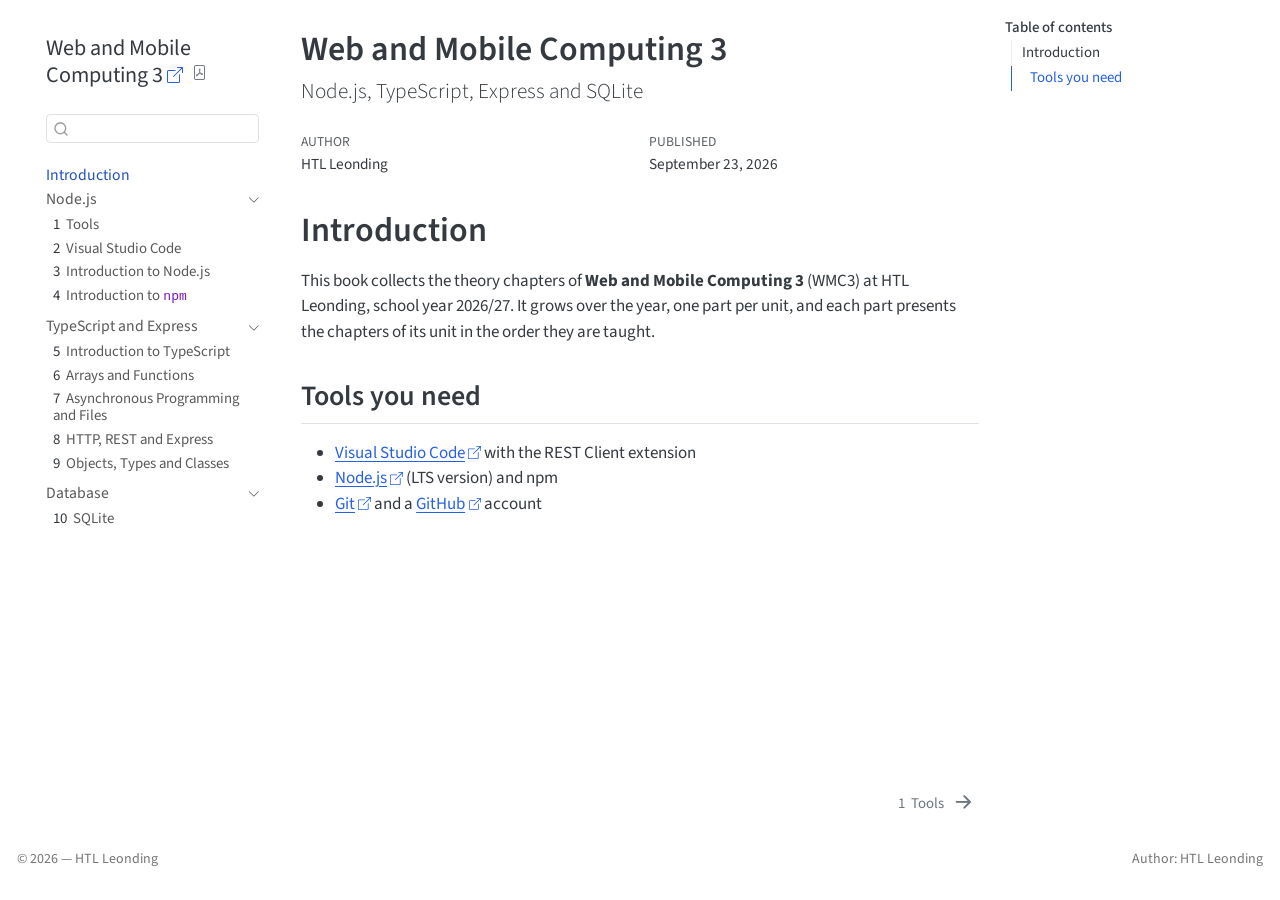
==== index.html @ f89ee006 "Publish book from htl-leo-wmc-3/2627-wmc-3 htl-leo-wmc-3/2627-wmc-3@4d538c2a2b482cef8788f0f3bae012cb" ====
<!DOCTYPE html>
<html xmlns="http://www.w3.org/1999/xhtml" lang="en" xml:lang="en"><head>

<meta charset="utf-8">
<meta name="generator" content="quarto-1.10.18">

<meta name="viewport" content="width=device-width, initial-scale=1.0, user-scalable=yes">

<meta name="author" content="HTL Leonding">
<meta name="dcterms.date" content="2026-09-23">

<title>Web and Mobile Computing 3</title>
<style>
/* Default styles provided by pandoc.
** See https://pandoc.org/MANUAL.html#variables-for-html for config info.
*/
span.smallcaps{font-variant: small-caps;}
div.columns{display: flex; gap: 1.5em;}
div.column{flex: auto;}
@media screen {
div.columns{gap: min(4vw, 1.5em);}
div.column{overflow-x: auto;}
}
div.hanging-indent{margin-left: 1.5em; text-indent: -1.5em;}
ul.task-list{list-style: none;}
ul.task-list li input[type="checkbox"] {
  width: 0.8em;
  margin: 0 0.8em 0.2em -1em; /* quarto-specific, see https://github.com/quarto-dev/quarto-cli/issues/4556 */ 
  vertical-align: middle;
}
</style>


<script src="site_libs/quarto-nav/quarto-nav.js"></script>
<script src="site_libs/quarto-nav/headroom.min.js"></script>
<script src="site_libs/clipboard/clipboard.min.js"></script>
<script src="site_libs/quarto-search/autocomplete.umd.js"></script>
<script src="site_libs/quarto-search/fuse.min.js"></script>
<script src="site_libs/quarto-search/quarto-search.js"></script>
<meta name="quarto:offset" content="./">
<link href="./content/Units/01-Node.js/01_tools/README.html" rel="next">
<script src="site_libs/quarto-html/quarto.js" type="module"></script>
<script src="site_libs/quarto-html/tabsets/tabsets.js" type="module"></script>
<script src="site_libs/quarto-html/popper.min.js"></script>
<script src="site_libs/quarto-html/tippy.umd.min.js"></script>
<script src="site_libs/quarto-html/anchor.min.js"></script>
<link href="site_libs/quarto-html/tippy.css" rel="stylesheet">
<link href="site_libs/quarto-html/quarto-syntax-highlighting-64a204ab8560d761af7679ceaba22944.css" rel="stylesheet" id="quarto-text-highlighting-styles">
<script src="site_libs/bootstrap/bootstrap.min.js"></script>
<link href="site_libs/bootstrap/bootstrap-icons.css" rel="stylesheet">
<link href="site_libs/bootstrap/bootstrap-fa39313ee0ae67082205aa4c05164dde.min.css" rel="stylesheet" append-hash="true" id="quarto-bootstrap" data-mode="light">
<script id="quarto-search-options" type="application/json">{
  "location": "sidebar",
  "copy-button": false,
  "collapse-after": 3,
  "panel-placement": "start",
  "type": "textbox",
  "limit": 50,
  "keyboard-shortcut": [
    "f",
    "/",
    "s"
  ],
  "show-item-context": false,
  "language": {
    "search-no-results-text": "No results",
    "search-matching-documents-text": "matching documents",
    "search-copy-link-title": "Copy link to search",
    "search-hide-matches-text": "Hide additional matches",
    "search-more-match-text": "more match in this document",
    "search-more-matches-text": "more matches in this document",
    "search-clear-button-title": "Clear",
    "search-text-placeholder": "",
    "search-detached-cancel-button-title": "Cancel",
    "search-submit-button-title": "Submit",
    "search-label": "Search"
  }
}</script>
<style>html{ scroll-behavior: smooth; }</style>


<link rel="stylesheet" href="styles.css">
</head>

<body class="nav-sidebar floating quarto-light">

<div id="quarto-search-results"></div>
  <header id="quarto-header" class="headroom fixed-top">
  <nav class="quarto-secondary-nav">
    <div class="container-fluid d-flex">
      <button type="button" class="quarto-btn-toggle btn" data-bs-toggle="collapse" role="button" data-bs-target=".quarto-sidebar-collapse-item" aria-controls="quarto-sidebar" aria-expanded="false" aria-label="Toggle sidebar navigation" onclick="if (window.quartoToggleHeadroom) { window.quartoToggleHeadroom(); }">
        <i class="bi bi-layout-text-sidebar-reverse"></i>
      </button>
        <nav class="quarto-page-breadcrumbs" aria-label="breadcrumb"><ol class="breadcrumb"><li class="breadcrumb-item"><a href="./index.html">Introduction</a></li></ol></nav>
        <a class="flex-grow-1" role="navigation" data-bs-toggle="collapse" data-bs-target=".quarto-sidebar-collapse-item" aria-controls="quarto-sidebar" aria-expanded="false" aria-label="Toggle sidebar navigation" onclick="if (window.quartoToggleHeadroom) { window.quartoToggleHeadroom(); }">      
        </a>
      <button type="button" class="btn quarto-search-button" aria-label="Search" onclick="window.quartoOpenSearch();">
        <i class="bi bi-search"></i>
      </button>
    </div>
  </nav>
</header>
<!-- content -->
<div id="quarto-content" class="quarto-container page-columns page-rows-contents page-layout-article">
<!-- sidebar -->
  <nav id="quarto-sidebar" class="sidebar collapse collapse-horizontal quarto-sidebar-collapse-item sidebar-navigation floating overflow-auto">
    <div class="pt-lg-2 mt-2 text-left sidebar-header">
    <div class="sidebar-title mb-0 py-0">
      <a href="./">Web and Mobile Computing 3</a> 
        <div class="sidebar-tools-main">
    <a href="./WMC3.pdf" title="Download PDF" class="quarto-navigation-tool px-1" aria-label="Download PDF"><i class="bi bi-file-pdf"></i></a>
</div>
    </div>
      </div>
        <div class="mt-2 flex-shrink-0 align-items-center">
        <div class="sidebar-search">
        <div id="quarto-search" class="" title="Search"></div>
        </div>
        </div>
    <div class="sidebar-menu-container"> 
    <ul class="list-unstyled mt-1">
        <li class="sidebar-item">
  <div class="sidebar-item-container"> 
  <a href="./index.html" class="sidebar-item-text sidebar-link active">
 <span class="menu-text">Introduction</span></a>
  </div>
</li>
        <li class="sidebar-item sidebar-item-section">
      <div class="sidebar-item-container"> 
            <a class="sidebar-item-text sidebar-link text-start" data-bs-toggle="collapse" data-bs-target="#quarto-sidebar-section-1" role="navigation" aria-expanded="true">
 <span class="menu-text">Node.js</span></a>
          <a class="sidebar-item-toggle text-start" data-bs-toggle="collapse" data-bs-target="#quarto-sidebar-section-1" role="navigation" aria-expanded="true" aria-label="Toggle section">
            <i class="bi bi-chevron-right ms-2"></i>
          </a> 
      </div>
      <ul id="quarto-sidebar-section-1" class="collapse list-unstyled sidebar-section depth1 show">  
          <li class="sidebar-item">
  <div class="sidebar-item-container"> 
  <a href="./content/Units/01-Node.js/01_tools/README.html" class="sidebar-item-text sidebar-link">
 <span class="menu-text"><span class="chapter-number">1</span>&nbsp; <span class="chapter-title">Tools</span></span></a>
  </div>
</li>
          <li class="sidebar-item">
  <div class="sidebar-item-container"> 
  <a href="./content/Units/01-Node.js/01_tools/VSCode-Extensions.html" class="sidebar-item-text sidebar-link">
 <span class="menu-text"><span class="chapter-number">2</span>&nbsp; <span class="chapter-title">Visual Studio Code</span></span></a>
  </div>
</li>
          <li class="sidebar-item">
  <div class="sidebar-item-container"> 
  <a href="./content/Units/01-Node.js/02_node/README.html" class="sidebar-item-text sidebar-link">
 <span class="menu-text"><span class="chapter-number">3</span>&nbsp; <span class="chapter-title">Introduction to Node.js</span></span></a>
  </div>
</li>
          <li class="sidebar-item">
  <div class="sidebar-item-container"> 
  <a href="./content/Units/01-Node.js/03_npm/README.html" class="sidebar-item-text sidebar-link">
 <span class="menu-text"><span class="chapter-number">4</span>&nbsp; <span class="chapter-title">Introduction to <code>npm</code></span></span></a>
  </div>
</li>
      </ul>
  </li>
        <li class="sidebar-item sidebar-item-section">
      <div class="sidebar-item-container"> 
            <a class="sidebar-item-text sidebar-link text-start" data-bs-toggle="collapse" data-bs-target="#quarto-sidebar-section-2" role="navigation" aria-expanded="true">
 <span class="menu-text">TypeScript and Express</span></a>
          <a class="sidebar-item-toggle text-start" data-bs-toggle="collapse" data-bs-target="#quarto-sidebar-section-2" role="navigation" aria-expanded="true" aria-label="Toggle section">
            <i class="bi bi-chevron-right ms-2"></i>
          </a> 
      </div>
      <ul id="quarto-sidebar-section-2" class="collapse list-unstyled sidebar-section depth1 show">  
          <li class="sidebar-item">
  <div class="sidebar-item-container"> 
  <a href="./content/Units/02-TypeScript-and-Express/material/01_typescript-intro/README.html" class="sidebar-item-text sidebar-link">
 <span class="menu-text"><span class="chapter-number">5</span>&nbsp; <span class="chapter-title">Introduction to TypeScript</span></span></a>
  </div>
</li>
          <li class="sidebar-item">
  <div class="sidebar-item-container"> 
  <a href="./content/Units/02-TypeScript-and-Express/material/02_arrays-and-functions/README.html" class="sidebar-item-text sidebar-link">
 <span class="menu-text"><span class="chapter-number">6</span>&nbsp; <span class="chapter-title">Arrays and Functions</span></span></a>
  </div>
</li>
          <li class="sidebar-item">
  <div class="sidebar-item-container"> 
  <a href="./content/Units/02-TypeScript-and-Express/material/03_async-and-files/README.html" class="sidebar-item-text sidebar-link">
 <span class="menu-text"><span class="chapter-number">7</span>&nbsp; <span class="chapter-title">Asynchronous Programming and Files</span></span></a>
  </div>
</li>
          <li class="sidebar-item">
  <div class="sidebar-item-container"> 
  <a href="./content/Units/02-TypeScript-and-Express/material/04_express-intro/README.html" class="sidebar-item-text sidebar-link">
 <span class="menu-text"><span class="chapter-number">8</span>&nbsp; <span class="chapter-title">HTTP, REST and Express</span></span></a>
  </div>
</li>
          <li class="sidebar-item">
  <div class="sidebar-item-container"> 
  <a href="./content/Units/02-TypeScript-and-Express/material/05_objects-and-classes/README.html" class="sidebar-item-text sidebar-link">
 <span class="menu-text"><span class="chapter-number">9</span>&nbsp; <span class="chapter-title">Objects, Types and Classes</span></span></a>
  </div>
</li>
      </ul>
  </li>
        <li class="sidebar-item sidebar-item-section">
      <div class="sidebar-item-container"> 
            <a class="sidebar-item-text sidebar-link text-start" data-bs-toggle="collapse" data-bs-target="#quarto-sidebar-section-3" role="navigation" aria-expanded="true">
 <span class="menu-text">Database</span></a>
          <a class="sidebar-item-toggle text-start" data-bs-toggle="collapse" data-bs-target="#quarto-sidebar-section-3" role="navigation" aria-expanded="true" aria-label="Toggle section">
            <i class="bi bi-chevron-right ms-2"></i>
          </a> 
      </div>
      <ul id="quarto-sidebar-section-3" class="collapse list-unstyled sidebar-section depth1 show">  
          <li class="sidebar-item">
  <div class="sidebar-item-container"> 
  <a href="./content/Units/03-Database/material/01_sqlite/README.html" class="sidebar-item-text sidebar-link">
 <span class="menu-text"><span class="chapter-number">10</span>&nbsp; <span class="chapter-title">SQLite</span></span></a>
  </div>
</li>
      </ul>
  </li>
    </ul>
    </div>
</nav>
<div id="quarto-sidebar-glass" class="quarto-sidebar-collapse-item" data-bs-toggle="collapse" data-bs-target=".quarto-sidebar-collapse-item"></div>
<!-- margin-sidebar -->
    <div id="quarto-margin-sidebar" class="sidebar margin-sidebar">
        <nav id="TOC" role="doc-toc" class="toc-active">
    <h2 id="toc-title">Table of contents</h2>
   
  <ul>
  <li><a href="#introduction" id="toc-introduction" class="nav-link active" data-scroll-target="#introduction">Introduction</a>
  <ul class="collapse">
  <li><a href="#tools-you-need" id="toc-tools-you-need" class="nav-link" data-scroll-target="#tools-you-need">Tools you need</a></li>
  </ul></li>
  </ul>
</nav>
    </div>
<!-- main -->
<main class="content" id="quarto-document-content">

<header id="title-block-header" class="quarto-title-block default">
<div class="quarto-title">
<h1 class="title">Web and Mobile Computing 3</h1>
<p class="subtitle lead">Node.js, TypeScript, Express and SQLite</p>
</div>



<div class="quarto-title-meta">

    <div>
    <div class="quarto-title-meta-heading">Author</div>
    <div class="quarto-title-meta-contents">
             <p>HTL Leonding </p>
          </div>
  </div>
    
    <div>
    <div class="quarto-title-meta-heading">Published</div>
    <div class="quarto-title-meta-contents">
      <p class="date">September 23, 2026</p>
    </div>
  </div>
  
    
  </div>
  


</header>


<section id="introduction" class="level1 unnumbered">
<h1 class="unnumbered">Introduction</h1>
<!--
  The only page written for the book itself. Everything else is a course
  Readme from ../Units/, copied into content/ by _scripts/sync-content.ts.
  The repository README.md is the lecturers' plan for the year (German), so it
  is not the introduction here.
-->
<p>This book collects the theory chapters of <strong>Web and Mobile Computing 3</strong> (WMC3) at HTL Leonding, school year 2026/27. It grows over the year, one part per unit, and each part presents the chapters of its unit in the order they are taught.</p>
<section id="tools-you-need" class="level2">
<h2 class="anchored" data-anchor-id="tools-you-need">Tools you need</h2>
<ul>
<li><a href="https://code.visualstudio.com/">Visual Studio Code</a> with the REST Client extension</li>
<li><a href="https://nodejs.org/">Node.js</a> (LTS version) and npm</li>
<li><a href="https://git-scm.com/">Git</a> and a <a href="https://github.com/">GitHub</a> account</li>
</ul>


</section>
</section>

</main> <!-- /main -->
<script id="quarto-html-after-body" type="application/javascript">
  window.document.addEventListener("DOMContentLoaded", function (event) {
    const icon = "";
    const anchorJS = new window.AnchorJS();
    anchorJS.options = {
      placement: 'right',
      icon: icon
    };
    anchorJS.add('.anchored');
    const isCodeAnnotation = (el) => {
      for (const clz of el.classList) {
        if (clz.startsWith('code-annotation-')) {                     
          return true;
        }
      }
      return false;
    }
    const onCopySuccess = function(e) {
      // button target
      const button = e.trigger;
      // don't keep focus
      button.blur();
      // flash "checked"
      button.classList.add('code-copy-button-checked');
      var currentTitle = button.getAttribute("title");
      button.setAttribute("title", "Copied!");
      let tooltip;
      if (window.bootstrap) {
        button.setAttribute("data-bs-toggle", "tooltip");
        button.setAttribute("data-bs-placement", "left");
        button.setAttribute("data-bs-title", "Copied!");
        tooltip = new bootstrap.Tooltip(button, 
          { trigger: "manual", 
            customClass: "code-copy-button-tooltip",
            offset: [0, -8]});
        tooltip.show();    
      }
      setTimeout(function() {
        if (tooltip) {
          tooltip.hide();
          button.removeAttribute("data-bs-title");
          button.removeAttribute("data-bs-toggle");
          button.removeAttribute("data-bs-placement");
        }
        button.setAttribute("title", currentTitle);
        button.classList.remove('code-copy-button-checked');
      }, 1000);
      // clear code selection
      e.clearSelection();
    }
    const getTextToCopy = function(trigger) {
      const outerScaffold = trigger.parentElement.cloneNode(true);
      const codeEl = outerScaffold.querySelector('code');
      for (const childEl of codeEl.children) {
        if (isCodeAnnotation(childEl)) {
          childEl.remove();
        }
      }
      return codeEl.innerText;
    }
    const clipboard = new window.ClipboardJS('.code-copy-button:not([data-in-quarto-modal])', {
      text: getTextToCopy
    });
    clipboard.on('success', onCopySuccess);
    if (window.document.getElementById('quarto-embedded-source-code-modal')) {
      const clipboardModal = new window.ClipboardJS('.code-copy-button[data-in-quarto-modal]', {
        text: getTextToCopy,
        container: window.document.getElementById('quarto-embedded-source-code-modal')
      });
      clipboardModal.on('success', onCopySuccess);
    }
      var localhostRegex = new RegExp(/^(?:http|https):\/\/localhost\:?[0-9]*\//);
      var mailtoRegex = new RegExp(/^mailto:/);
        var filterRegex = new RegExp("https:\/\/htl-leo-wmc-3\.github\.io\/wmc-3\/");
      var isInternal = (href) => {
          return filterRegex.test(href) || localhostRegex.test(href) || mailtoRegex.test(href);
      }
      // Inspect non-navigation links and adorn them if external
     var links = window.document.querySelectorAll('a[href]:not(.nav-link):not(.navbar-brand):not(.toc-action):not(.sidebar-link):not(.sidebar-item-toggle):not(.pagination-link):not(.no-external):not([aria-hidden]):not(.dropdown-item):not(.quarto-navigation-tool):not(.about-link)');
      for (var i=0; i<links.length; i++) {
        const link = links[i];
        if (!isInternal(link.href)) {
          // undo the damage that might have been done by quarto-nav.js in the case of
          // links that we want to consider external
          if (link.dataset.originalHref !== undefined) {
            link.href = link.dataset.originalHref;
          }
            // target, if specified
            link.setAttribute("target", "_blank");
            if (link.getAttribute("rel") === null) {
              link.setAttribute("rel", "noopener");
            }
            // default icon
            link.classList.add("external");
        }
      }
    function tippyHover(el, contentFn, onTriggerFn, onUntriggerFn) {
      const config = {
        allowHTML: true,
        maxWidth: 500,
        delay: 100,
        arrow: false,
        appendTo: function(el) {
            return el.parentElement;
        },
        interactive: true,
        interactiveBorder: 10,
        theme: 'quarto',
        placement: 'bottom-start',
      };
      if (contentFn) {
        config.content = contentFn;
      }
      if (onTriggerFn) {
        config.onTrigger = onTriggerFn;
      }
      if (onUntriggerFn) {
        config.onUntrigger = onUntriggerFn;
      }
      window.tippy(el, config); 
    }
    const noterefs = window.document.querySelectorAll('a[role="doc-noteref"]');
    for (var i=0; i<noterefs.length; i++) {
      const ref = noterefs[i];
      tippyHover(ref, function() {
        // use id or data attribute instead here
        let href = ref.getAttribute('data-footnote-href') || ref.getAttribute('href');
        try { href = new URL(href).hash; } catch {}
        const id = href.replace(/^#\/?/, "");
        const note = window.document.getElementById(id);
        if (note) {
          return note.innerHTML;
        } else {
          return "";
        }
      });
    }
    const xrefs = window.document.querySelectorAll('a.quarto-xref');
    const processXRef = (id, note) => {
      // Strip column container classes
      const stripColumnClz = (el) => {
        el.classList.remove("page-full", "page-columns");
        if (el.children) {
          for (const child of el.children) {
            stripColumnClz(child);
          }
        }
      }
      stripColumnClz(note)
      if (id === null || id.startsWith('sec-')) {
        // Special case sections, only their first couple elements
        const container = document.createElement("div");
        if (note.children && note.children.length > 2) {
          container.appendChild(note.children[0].cloneNode(true));
          for (let i = 1; i < note.children.length; i++) {
            const child = note.children[i];
            if (child.tagName === "P" && child.innerText === "") {
              continue;
            } else {
              container.appendChild(child.cloneNode(true));
              break;
            }
          }
          if (window.Quarto?.typesetMath) {
            window.Quarto.typesetMath(container);
          }
          return container.innerHTML
        } else {
          if (window.Quarto?.typesetMath) {
            window.Quarto.typesetMath(note);
          }
          return note.innerHTML;
        }
      } else {
        // Remove any anchor links if they are present
        const anchorLink = note.querySelector('a.anchorjs-link');
        if (anchorLink) {
          anchorLink.remove();
        }
        if (window.Quarto?.typesetMath) {
          window.Quarto.typesetMath(note);
        }
        if (note.classList.contains("callout")) {
          return note.outerHTML;
        } else {
          return note.innerHTML;
        }
      }
    }
    for (var i=0; i<xrefs.length; i++) {
      const xref = xrefs[i];
      tippyHover(xref, undefined, function(instance) {
        instance.disable();
        let url = xref.getAttribute('href');
        let hash = undefined; 
        if (url.startsWith('#')) {
          hash = url;
        } else {
          try { hash = new URL(url).hash; } catch {}
        }
        if (hash) {
          const id = hash.replace(/^#\/?/, "");
          const note = window.document.getElementById(id);
          if (note !== null) {
            try {
              const html = processXRef(id, note.cloneNode(true));
              instance.setContent(html);
            } finally {
              instance.enable();
              instance.show();
            }
          } else {
            // See if we can fetch this
            fetch(url.split('#')[0])
            .then(res => res.text())
            .then(html => {
              const parser = new DOMParser();
              const htmlDoc = parser.parseFromString(html, "text/html");
              const note = htmlDoc.getElementById(id);
              if (note !== null) {
                const html = processXRef(id, note);
                instance.setContent(html);
              } 
            }).finally(() => {
              instance.enable();
              instance.show();
            });
          }
        } else {
          // See if we can fetch a full url (with no hash to target)
          // This is a special case and we should probably do some content thinning / targeting
          fetch(url)
          .then(res => res.text())
          .then(html => {
            const parser = new DOMParser();
            const htmlDoc = parser.parseFromString(html, "text/html");
            const note = htmlDoc.querySelector('main.content');
            if (note !== null) {
              // This should only happen for chapter cross references
              // (since there is no id in the URL)
              // remove the first header
              if (note.children.length > 0 && note.children[0].tagName === "HEADER") {
                note.children[0].remove();
              }
              const html = processXRef(null, note);
              instance.setContent(html);
            } 
          }).finally(() => {
            instance.enable();
            instance.show();
          });
        }
      }, function(instance) {
      });
    }
        let selectedAnnoteEl;
        const selectorForAnnotation = ( cell, annotation) => {
          let cellAttr = 'data-code-cell="' + cell + '"';
          let lineAttr = 'data-code-annotation="' +  annotation + '"';
          const selector = 'span[' + cellAttr + '][' + lineAttr + ']';
          return selector;
        }
        const selectCodeLines = (annoteEl) => {
          const doc = window.document;
          const targetCell = annoteEl.getAttribute("data-target-cell");
          const targetAnnotation = annoteEl.getAttribute("data-target-annotation");
          const annoteSpan = window.document.querySelector(selectorForAnnotation(targetCell, targetAnnotation));
          const lines = annoteSpan.getAttribute("data-code-lines").split(",");
          const lineIds = lines.map((line) => {
            return targetCell + "-" + line;
          })
          let top = null;
          let height = null;
          let parent = null;
          if (lineIds.length > 0) {
              //compute the position of the single el (top and bottom and make a div)
              const el = window.document.getElementById(lineIds[0]);
              top = el.offsetTop;
              height = el.offsetHeight;
              parent = el.parentElement.parentElement;
            if (lineIds.length > 1) {
              const lastEl = window.document.getElementById(lineIds[lineIds.length - 1]);
              const bottom = lastEl.offsetTop + lastEl.offsetHeight;
              height = bottom - top;
            }
            if (top !== null && height !== null && parent !== null) {
              // cook up a div (if necessary) and position it 
              let div = window.document.getElementById("code-annotation-line-highlight");
              if (div === null) {
                div = window.document.createElement("div");
                div.setAttribute("id", "code-annotation-line-highlight");
                div.style.position = 'absolute';
                parent.appendChild(div);
              }
              div.style.top = top - 2 + "px";
              div.style.height = height + 4 + "px";
              div.style.left = 0;
              let gutterDiv = window.document.getElementById("code-annotation-line-highlight-gutter");
              if (gutterDiv === null) {
                gutterDiv = window.document.createElement("div");
                gutterDiv.setAttribute("id", "code-annotation-line-highlight-gutter");
                gutterDiv.style.position = 'absolute';
                const codeCell = window.document.getElementById(targetCell);
                const gutter = codeCell.querySelector('.code-annotation-gutter');
                gutter.appendChild(gutterDiv);
              }
              gutterDiv.style.top = top - 2 + "px";
              gutterDiv.style.height = height + 4 + "px";
            }
            selectedAnnoteEl = annoteEl;
          }
        };
        const unselectCodeLines = () => {
          const elementsIds = ["code-annotation-line-highlight", "code-annotation-line-highlight-gutter"];
          elementsIds.forEach((elId) => {
            const div = window.document.getElementById(elId);
            if (div) {
              div.remove();
            }
          });
          selectedAnnoteEl = undefined;
        };
          // Handle positioning of the toggle
      window.addEventListener(
        "resize",
        throttle(() => {
          elRect = undefined;
          if (selectedAnnoteEl) {
            selectCodeLines(selectedAnnoteEl);
          }
        }, 10)
      );
      function throttle(fn, ms) {
      let throttle = false;
      let timer;
        return (...args) => {
          if(!throttle) { // first call gets through
              fn.apply(this, args);
              throttle = true;
          } else { // all the others get throttled
              if(timer) clearTimeout(timer); // cancel #2
              timer = setTimeout(() => {
                fn.apply(this, args);
                timer = throttle = false;
              }, ms);
          }
        };
      }
        // Attach click handler to the DT
        const annoteDls = window.document.querySelectorAll('dt[data-target-cell]');
        for (const annoteDlNode of annoteDls) {
          annoteDlNode.addEventListener('click', (event) => {
            const clickedEl = event.target;
            if (clickedEl !== selectedAnnoteEl) {
              unselectCodeLines();
              const activeEl = window.document.querySelector('dt[data-target-cell].code-annotation-active');
              if (activeEl) {
                activeEl.classList.remove('code-annotation-active');
              }
              selectCodeLines(clickedEl);
              clickedEl.classList.add('code-annotation-active');
            } else {
              // Unselect the line
              unselectCodeLines();
              clickedEl.classList.remove('code-annotation-active');
            }
          });
        }
    const findCites = (el) => {
      const parentEl = el.parentElement;
      if (parentEl) {
        const cites = parentEl.dataset.cites;
        if (cites) {
          return {
            el,
            cites: cites.split(' ')
          };
        } else {
          return findCites(el.parentElement)
        }
      } else {
        return undefined;
      }
    };
    var bibliorefs = window.document.querySelectorAll('a[role="doc-biblioref"]');
    for (var i=0; i<bibliorefs.length; i++) {
      const ref = bibliorefs[i];
      const citeInfo = findCites(ref);
      if (citeInfo) {
        tippyHover(citeInfo.el, function() {
          var popup = window.document.createElement('div');
          citeInfo.cites.forEach(function(cite) {
            var citeDiv = window.document.createElement('div');
            citeDiv.classList.add('hanging-indent');
            citeDiv.classList.add('csl-entry');
            var biblioDiv = window.document.getElementById('ref-' + cite);
            if (biblioDiv) {
              citeDiv.innerHTML = biblioDiv.innerHTML;
            }
            popup.appendChild(citeDiv);
          });
          return popup.innerHTML;
        });
      }
    }
  });
  </script>
<nav class="page-navigation">
  <div class="nav-page nav-page-previous">
  </div>
  <div class="nav-page nav-page-next">
      <a href="./content/Units/01-Node.js/01_tools/README.html" class="pagination-link" aria-label="Tools">
        <span class="nav-page-text"><span class="chapter-number">1</span>&nbsp; <span class="chapter-title">Tools</span></span> <i class="bi bi-arrow-right-short"></i>
      </a>
  </div>
</nav>
</div> <!-- /content -->
<footer class="footer">
  <div class="nav-footer">
    <div class="nav-footer-left">
<p>© 2026 — HTL Leonding</p>
</div>   
    <div class="nav-footer-center">
      &nbsp;
    </div>
    <div class="nav-footer-right">
<p>Author: HTL Leonding</p>
</div>
  </div>
</footer>




<script src="site_libs/quarto-html/zenscroll-min.js"></script>
</body></html>
---- site_libs/quarto-html/tippy.css ----
.tippy-box[data-animation=fade][data-state=hidden]{opacity:0}[data-tippy-root]{max-width:calc(100vw - 10px)}.tippy-box{position:relative;background-color:#333;color:#fff;border-radius:4px;font-size:14px;line-height:1.4;white-space:normal;outline:0;transition-property:transform,visibility,opacity}.tippy-box[data-placement^=top]>.tippy-arrow{bottom:0}.tippy-box[data-placement^=top]>.tippy-arrow:before{bottom:-7px;left:0;border-width:8px 8px 0;border-top-color:initial;transform-origin:center top}.tippy-box[data-placement^=bottom]>.tippy-arrow{top:0}.tippy-box[data-placement^=bottom]>.tippy-arrow:before{top:-7px;left:0;border-width:0 8px 8px;border-bottom-color:initial;transform-origin:center bottom}.tippy-box[data-placement^=left]>.tippy-arrow{right:0}.tippy-box[data-placement^=left]>.tippy-arrow:before{border-width:8px 0 8px 8px;border-left-color:initial;right:-7px;transform-origin:center left}.tippy-box[data-placement^=right]>.tippy-arrow{left:0}.tippy-box[data-placement^=right]>.tippy-arrow:before{left:-7px;border-width:8px 8px 8px 0;border-right-color:initial;transform-origin:center right}.tippy-box[data-inertia][data-state=visible]{transition-timing-function:cubic-bezier(.54,1.5,.38,1.11)}.tippy-arrow{width:16px;height:16px;color:#333}.tippy-arrow:before{content:"";position:absolute;border-color:transparent;border-style:solid}.tippy-content{position:relative;padding:5px 9px;z-index:1}
---- site_libs/quarto-html/quarto-syntax-highlighting-64a204ab8560d761af7679ceaba22944.css ----
/* quarto syntax highlight colors */
:root {
  --quarto-hl-ot-color: #003B4F;
  --quarto-hl-at-color: #657422;
  --quarto-hl-ss-color: #20794D;
  --quarto-hl-an-color: #5E5E5E;
  --quarto-hl-fu-color: #4758AB;
  --quarto-hl-st-color: #20794D;
  --quarto-hl-cf-color: #003B4F;
  --quarto-hl-op-color: #5E5E5E;
  --quarto-hl-er-color: #AD0000;
  --quarto-hl-bn-color: #AD0000;
  --quarto-hl-al-color: #AD0000;
  --quarto-hl-va-color: #111111;
  --quarto-hl-bu-color: inherit;
  --quarto-hl-ex-color: inherit;
  --quarto-hl-pp-color: #AD0000;
  --quarto-hl-in-color: #5E5E5E;
  --quarto-hl-vs-color: #20794D;
  --quarto-hl-wa-color: #5E5E5E;
  --quarto-hl-do-color: #5E5E5E;
  --quarto-hl-im-color: #00769E;
  --quarto-hl-ch-color: #20794D;
  --quarto-hl-dt-color: #AD0000;
  --quarto-hl-fl-color: #AD0000;
  --quarto-hl-co-color: #5E5E5E;
  --quarto-hl-cv-color: #5E5E5E;
  --quarto-hl-cn-color: #8f5902;
  --quarto-hl-sc-color: #5E5E5E;
  --quarto-hl-dv-color: #AD0000;
  --quarto-hl-kw-color: #003B4F;
}

/* other quarto variables */
:root {
  --quarto-font-monospace: SFMono-Regular, Menlo, Monaco, Consolas, "Liberation Mono", "Courier New", monospace;
}

/* syntax highlight based on Pandoc's rules */
pre > code.sourceCode > span {
  color: #003B4F;
}

code.sourceCode > span {
  color: #003B4F;
}

div.sourceCode,
div.sourceCode pre.sourceCode {
  color: #003B4F;
}

/* Normal */
code span {
  color: #003B4F;
}

/* Alert */
code span.al {
  color: #AD0000;
  font-style: inherit;
}

/* Annotation */
code span.an {
  color: #5E5E5E;
  font-style: inherit;
}

/* Attribute */
code span.at {
  color: #657422;
  font-style: inherit;
}

/* BaseN */
code span.bn {
  color: #AD0000;
  font-style: inherit;
}

/* BuiltIn */
code span.bu {
  font-style: inherit;
}

/* ControlFlow */
code span.cf {
  color: #003B4F;
  font-weight: bold;
  font-style: inherit;
}

/* Char */
code span.ch {
  color: #20794D;
  font-style: inherit;
}

/* Constant */
code span.cn {
  color: #8f5902;
  font-style: inherit;
}

/* Comment */
code span.co {
  color: #5E5E5E;
  font-style: inherit;
}

/* CommentVar */
code span.cv {
  color: #5E5E5E;
  font-style: italic;
}

/* Documentation */
code span.do {
  color: #5E5E5E;
  font-style: italic;
}

/* DataType */
code span.dt {
  color: #AD0000;
  font-style: inherit;
}

/* DecVal */
code span.dv {
  color: #AD0000;
  font-style: inherit;
}

/* Error */
code span.er {
  color: #AD0000;
  font-style: inherit;
}

/* Extension */
code span.ex {
  font-style: inherit;
}

/* Float */
code span.fl {
  color: #AD0000;
  font-style: inherit;
}

/* Function */
code span.fu {
  color: #4758AB;
  font-style: inherit;
}

/* Import */
code span.im {
  color: #00769E;
  font-style: inherit;
}

/* Information */
code span.in {
  color: #5E5E5E;
  font-style: inherit;
}

/* Keyword */
code span.kw {
  color: #003B4F;
  font-weight: bold;
  font-style: inherit;
}

/* Operator */
code span.op {
  color: #5E5E5E;
  font-style: inherit;
}

/* Other */
code span.ot {
  color: #003B4F;
  font-style: inherit;
}

/* Preprocessor */
code span.pp {
  color: #AD0000;
  font-style: inherit;
}

/* SpecialChar */
code span.sc {
  color: #5E5E5E;
  font-style: inherit;
}

/* SpecialString */
code span.ss {
  color: #20794D;
  font-style: inherit;
}

/* String */
code span.st {
  color: #20794D;
  font-style: inherit;
}

/* Variable */
code span.va {
  color: #111111;
  font-style: inherit;
}

/* VerbatimString */
code span.vs {
  color: #20794D;
  font-style: inherit;
}

/* Warning */
code span.wa {
  color: #5E5E5E;
  font-style: italic;
}

.prevent-inlining {
  content: "</";
}

/*# sourceMappingURL=9d8d5bb603a83b8298b89080a598c93b.css.map */
---- styles.css ----
/* Small custom tweaks for the website (HTML) output only.
   The PDF ignores this file — style the PDF via LaTeX options in _quarto.yml. */

/* Give code blocks a touch more breathing room. */
pre.sourceCode {
  border-radius: 6px;
  font-size: 0.9rem;
}

/* Center images and keep them inside the text column. */
p img,
figure img {
  display: block;
  max-width: 100%;
  margin: 0.5rem auto;
}
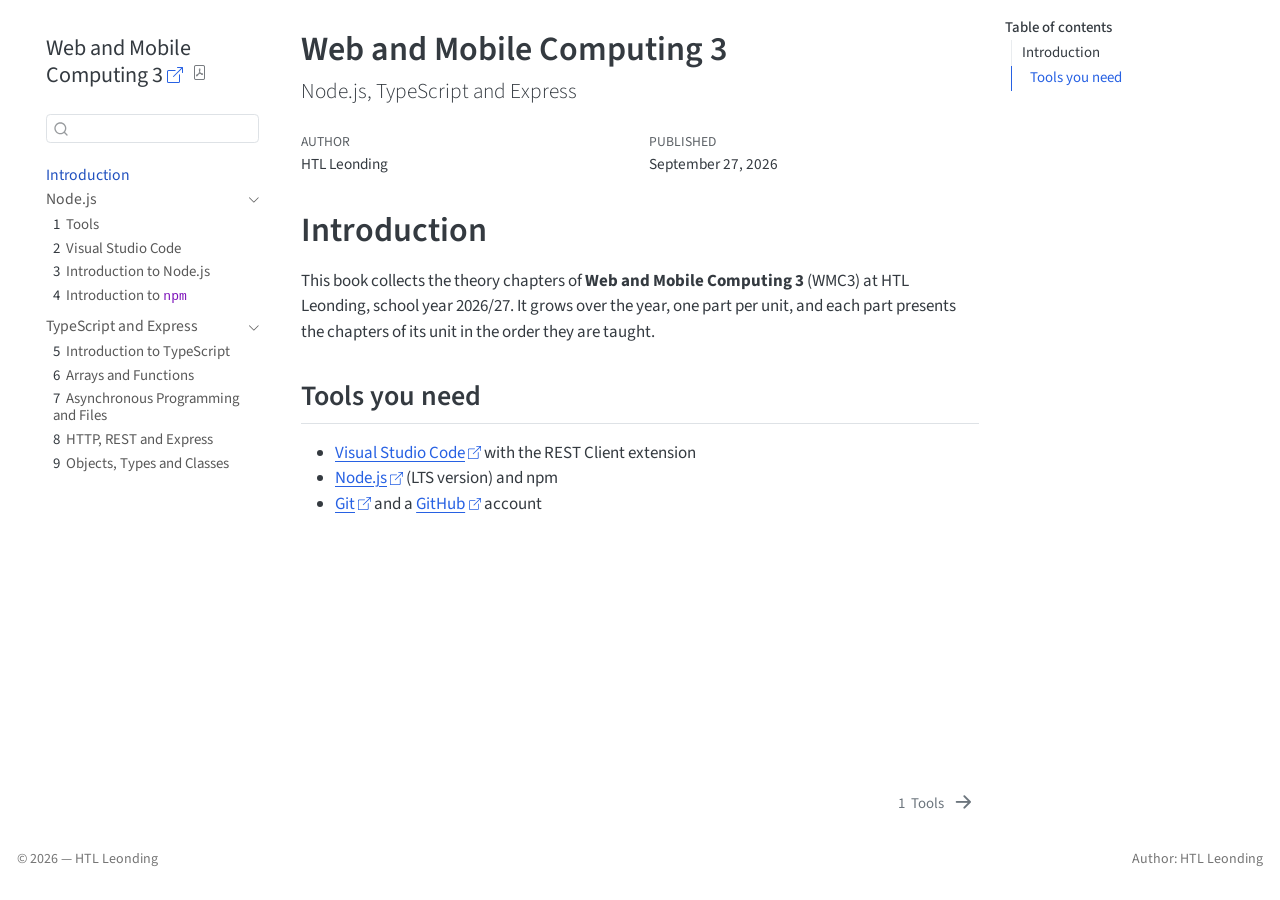
==== commit d660e7b5: "Publish book from htl-leo-wmc-3/2627-wmc-3 htl-leo-wmc-3/2627-wmc-3@56dff3e3b60a6b5eb7f1009216c68714" ====
--- a/index.html
+++ b/index.html
@@ -7,7 +7,7 @@
 <meta name="viewport" content="width=device-width, initial-scale=1.0, user-scalable=yes">
 
 <meta name="author" content="HTL Leonding">
-<meta name="dcterms.date" content="2026-09-23">
+<meta name="dcterms.date" content="2026-09-27">
 
 <title>Web and Mobile Computing 3</title>
 <style>
@@ -201,23 +201,6 @@
 </li>
       </ul>
   </li>
-        <li class="sidebar-item sidebar-item-section">
-      <div class="sidebar-item-container"> 
-            <a class="sidebar-item-text sidebar-link text-start" data-bs-toggle="collapse" data-bs-target="#quarto-sidebar-section-3" role="navigation" aria-expanded="true">
- <span class="menu-text">Database</span></a>
-          <a class="sidebar-item-toggle text-start" data-bs-toggle="collapse" data-bs-target="#quarto-sidebar-section-3" role="navigation" aria-expanded="true" aria-label="Toggle section">
-            <i class="bi bi-chevron-right ms-2"></i>
-          </a> 
-      </div>
-      <ul id="quarto-sidebar-section-3" class="collapse list-unstyled sidebar-section depth1 show">  
-          <li class="sidebar-item">
-  <div class="sidebar-item-container"> 
-  <a href="./content/Units/03-Database/material/01_sqlite/README.html" class="sidebar-item-text sidebar-link">
- <span class="menu-text"><span class="chapter-number">10</span>&nbsp; <span class="chapter-title">SQLite</span></span></a>
-  </div>
-</li>
-      </ul>
-  </li>
     </ul>
     </div>
 </nav>
@@ -241,7 +224,7 @@
 <header id="title-block-header" class="quarto-title-block default">
 <div class="quarto-title">
 <h1 class="title">Web and Mobile Computing 3</h1>
-<p class="subtitle lead">Node.js, TypeScript, Express and SQLite</p>
+<p class="subtitle lead">Node.js, TypeScript and Express</p>
 </div>
 
 
@@ -258,7 +241,7 @@
     <div>
     <div class="quarto-title-meta-heading">Published</div>
     <div class="quarto-title-meta-contents">
-      <p class="date">September 23, 2026</p>
+      <p class="date">September 27, 2026</p>
     </div>
   </div>
   
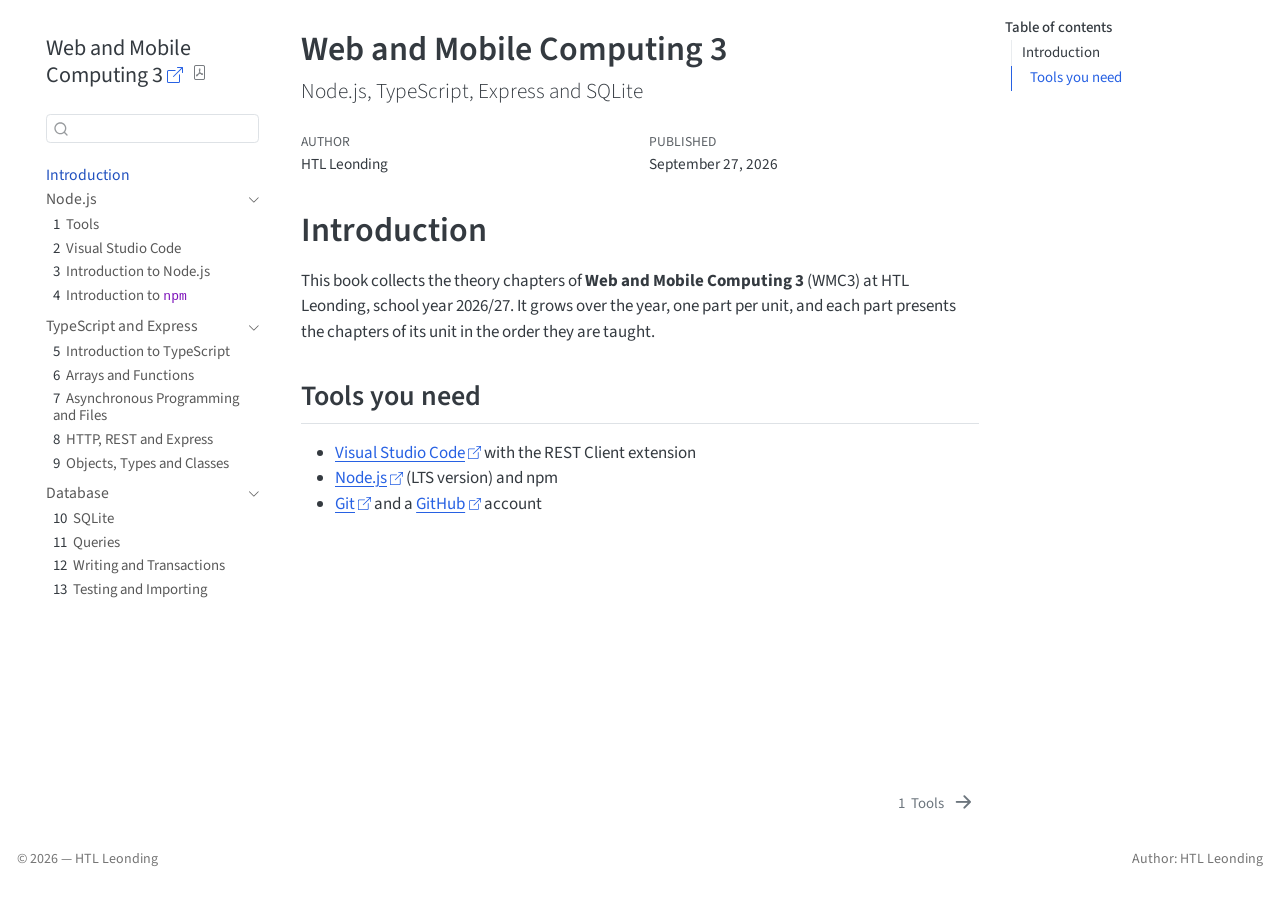
==== commit 0b45e774: "Publish book from htl-leo-wmc-3/2627-wmc-3 htl-leo-wmc-3/2627-wmc-3@7806459287494259b648b79bed73c508" ====
--- a/index.html
+++ b/index.html
@@ -48,7 +48,7 @@
 <link href="site_libs/quarto-html/quarto-syntax-highlighting-64a204ab8560d761af7679ceaba22944.css" rel="stylesheet" id="quarto-text-highlighting-styles">
 <script src="site_libs/bootstrap/bootstrap.min.js"></script>
 <link href="site_libs/bootstrap/bootstrap-icons.css" rel="stylesheet">
-<link href="site_libs/bootstrap/bootstrap-fa39313ee0ae67082205aa4c05164dde.min.css" rel="stylesheet" append-hash="true" id="quarto-bootstrap" data-mode="light">
+<link href="site_libs/bootstrap/bootstrap-bfe050db2283133c8854d94eaab4e9ec.min.css" rel="stylesheet" append-hash="true" id="quarto-bootstrap" data-mode="light">
 <script id="quarto-search-options" type="application/json">{
   "location": "sidebar",
   "copy-button": false,
@@ -201,6 +201,41 @@
 </li>
       </ul>
   </li>
+        <li class="sidebar-item sidebar-item-section">
+      <div class="sidebar-item-container"> 
+            <a class="sidebar-item-text sidebar-link text-start" data-bs-toggle="collapse" data-bs-target="#quarto-sidebar-section-3" role="navigation" aria-expanded="true">
+ <span class="menu-text">Database</span></a>
+          <a class="sidebar-item-toggle text-start" data-bs-toggle="collapse" data-bs-target="#quarto-sidebar-section-3" role="navigation" aria-expanded="true" aria-label="Toggle section">
+            <i class="bi bi-chevron-right ms-2"></i>
+          </a> 
+      </div>
+      <ul id="quarto-sidebar-section-3" class="collapse list-unstyled sidebar-section depth1 show">  
+          <li class="sidebar-item">
+  <div class="sidebar-item-container"> 
+  <a href="./content/Units/03-Database/material/01_sqlite/README.html" class="sidebar-item-text sidebar-link">
+ <span class="menu-text"><span class="chapter-number">10</span>&nbsp; <span class="chapter-title">SQLite</span></span></a>
+  </div>
+</li>
+          <li class="sidebar-item">
+  <div class="sidebar-item-container"> 
+  <a href="./content/Units/03-Database/material/02_queries/README.html" class="sidebar-item-text sidebar-link">
+ <span class="menu-text"><span class="chapter-number">11</span>&nbsp; <span class="chapter-title">Queries</span></span></a>
+  </div>
+</li>
+          <li class="sidebar-item">
+  <div class="sidebar-item-container"> 
+  <a href="./content/Units/03-Database/material/03_writing-and-transactions/README.html" class="sidebar-item-text sidebar-link">
+ <span class="menu-text"><span class="chapter-number">12</span>&nbsp; <span class="chapter-title">Writing and Transactions</span></span></a>
+  </div>
+</li>
+          <li class="sidebar-item">
+  <div class="sidebar-item-container"> 
+  <a href="./content/Units/03-Database/material/04_testing-and-import/README.html" class="sidebar-item-text sidebar-link">
+ <span class="menu-text"><span class="chapter-number">13</span>&nbsp; <span class="chapter-title">Testing and Importing</span></span></a>
+  </div>
+</li>
+      </ul>
+  </li>
     </ul>
     </div>
 </nav>
@@ -224,7 +259,7 @@
 <header id="title-block-header" class="quarto-title-block default">
 <div class="quarto-title">
 <h1 class="title">Web and Mobile Computing 3</h1>
-<p class="subtitle lead">Node.js, TypeScript and Express</p>
+<p class="subtitle lead">Node.js, TypeScript, Express and SQLite</p>
 </div>
 
 
